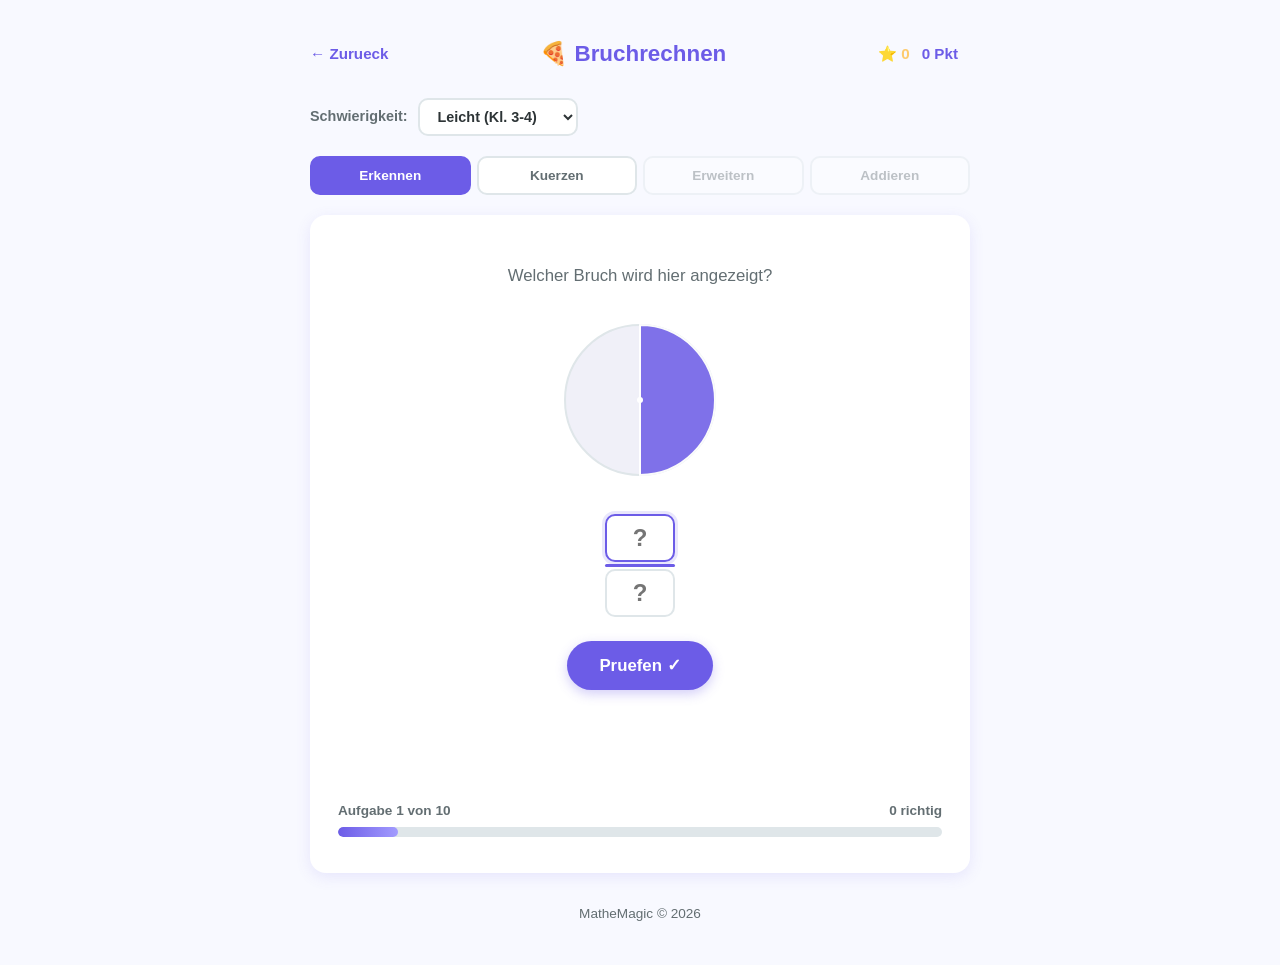
==== brueche.html @ aa041bd4 "Initial commit: MatheMagic — interaktive Bruch-Übungen für Kinder Startseite mit Themen-Hub + Bruchr" ====
<!DOCTYPE html>
<html lang="de">
<head>
    <meta charset="UTF-8">
    <meta name="viewport" content="width=device-width, initial-scale=1.0">
    <title>Bruchrechnen — MatheMagic</title>
    <link rel="icon" href="assets/favicon.svg" type="image/svg+xml">
    <link rel="stylesheet" href="css/style.css">
</head>
<body>
    <div class="container">
        <!-- Navigation -->
        <nav class="nav">
            <a href="index.html" class="nav-back">← Zurueck</a>
            <span class="nav-title">🍕 Bruchrechnen</span>
            <div class="nav-score">
                <span class="score-stars" id="starsDisplay">⭐ 0</span>
                <span class="score-points" id="pointsDisplay">0 Pkt</span>
                <span class="score-streak" id="streakDisplay"></span>
            </div>
        </nav>

        <!-- Schwierigkeitsgrad -->
        <div class="difficulty-bar">
            <span class="difficulty-label">Schwierigkeit:</span>
            <select class="difficulty-select" id="difficultySelect">
                <option value="easy">Leicht (Kl. 3-4)</option>
                <option value="medium">Mittel (Kl. 4-5)</option>
                <option value="hard">Schwer (Kl. 5-6)</option>
            </select>
        </div>

        <!-- Tabs -->
        <div class="tabs" id="modeTabs">
            <button class="tab active" data-mode="recognize">Erkennen</button>
            <button class="tab" data-mode="simplify">Kuerzen</button>
            <button class="tab" data-mode="expand">Erweitern</button>
            <button class="tab" data-mode="add">Addieren</button>
        </div>

        <!-- Hauptbereich -->
        <div class="card">
            <div class="task-area">
                <!-- Aufgabentext -->
                <p class="task-instruction" id="taskInstruction">Welcher Bruch wird hier angezeigt?</p>

                <!-- SVG Visualisierung -->
                <div class="svg-container" id="svgContainer"></div>

                <!-- Aufgabe + Eingabe -->
                <div class="task-fraction-display" id="taskDisplay">
                    <!-- Wird dynamisch befuellt -->
                </div>

                <!-- Pruefen Button -->
                <div class="actions">
                    <button class="btn btn-primary" id="checkBtn">Pruefen ✓</button>
                    <button class="btn btn-success" id="nextBtn" style="display:none;">Naechste →</button>
                </div>

                <!-- Feedback -->
                <div class="feedback" id="feedback"></div>
            </div>

            <!-- Fortschritt -->
            <div class="progress-bar-container">
                <div class="progress-info">
                    <span id="taskCounter">Aufgabe 1 von 10</span>
                    <span id="correctCounter">0 richtig</span>
                </div>
                <div class="progress-bar">
                    <div class="progress-fill" id="progressFill"></div>
                </div>
            </div>
        </div>

        <footer class="footer">
            MatheMagic &copy; 2026
        </footer>
    </div>

    <!-- Ergebnis-Overlay -->
    <div class="result-overlay" id="resultOverlay">
        <div class="result-card">
            <div class="result-emoji" id="resultEmoji">🎉</div>
            <h2 class="result-title" id="resultTitle">Super gemacht!</h2>
            <div class="result-stats">
                <div class="result-stat">
                    <div class="result-stat-value" id="resultCorrect">0</div>
                    <div class="result-stat-label">Richtig</div>
                </div>
                <div class="result-stat">
                    <div class="result-stat-value" id="resultWrong">0</div>
                    <div class="result-stat-label">Falsch</div>
                </div>
                <div class="result-stat">
                    <div class="result-stat-value" id="resultPoints">0</div>
                    <div class="result-stat-label">Punkte</div>
                </div>
            </div>
            <div class="result-stars" id="resultStars"></div>
            <p class="result-message" id="resultMessage">Weiter so!</p>
            <button class="btn btn-primary btn-block" id="restartBtn">Nochmal spielen 🔄</button>
        </div>
    </div>

    <script src="js/confetti.js"></script>
    <script src="js/brueche.js"></script>
</body>
</html>
---- css/style.css ----
/* ========================================
   MatheMagic — Globale Styles
   ======================================== */

:root {
    --primary: #6C5CE7;
    --primary-light: #a29bfe;
    --primary-dark: #5541d9;
    --success: #00B894;
    --success-light: #55efc4;
    --error: #FF6B6B;
    --error-light: #ff9f9f;
    --star: #FDCB6E;
    --star-light: #ffeaa7;
    --bg: #f8f9ff;
    --surface: #ffffff;
    --text: #2d3436;
    --text-light: #636e72;
    --border: #dfe6e9;
    --radius: 16px;
    --radius-sm: 10px;
    --shadow: 0 4px 15px rgba(108, 92, 231, 0.12);
    --shadow-lg: 0 8px 30px rgba(108, 92, 231, 0.18);
}

* {
    margin: 0;
    padding: 0;
    box-sizing: border-box;
}

body {
    font-family: -apple-system, BlinkMacSystemFont, "Segoe UI", Roboto, Helvetica, Arial, sans-serif;
    background: var(--bg);
    color: var(--text);
    min-height: 100vh;
    line-height: 1.6;
}

/* ========================================
   Layout
   ======================================== */

.container {
    max-width: 700px;
    margin: 0 auto;
    padding: 20px;
}

/* ========================================
   Header / Nav
   ======================================== */

.header {
    text-align: center;
    padding: 30px 0 20px;
}

.header-logo {
    font-size: 2.5rem;
    margin-bottom: 4px;
}

.header-title {
    font-size: 2rem;
    font-weight: 800;
    color: var(--primary);
    letter-spacing: -0.5px;
}

.header-subtitle {
    color: var(--text-light);
    font-size: 1.05rem;
    margin-top: 4px;
}

.nav {
    display: flex;
    align-items: center;
    justify-content: space-between;
    padding: 16px 0;
    margin-bottom: 10px;
}

.nav-back {
    display: flex;
    align-items: center;
    gap: 6px;
    text-decoration: none;
    color: var(--primary);
    font-weight: 600;
    font-size: 0.95rem;
    transition: opacity 0.2s;
}

.nav-back:hover {
    opacity: 0.7;
}

.nav-title {
    font-size: 1.4rem;
    font-weight: 700;
    color: var(--primary);
}

.nav-score {
    display: flex;
    align-items: center;
    gap: 12px;
    font-weight: 600;
    font-size: 0.95rem;
}

.score-points {
    color: var(--primary);
}

.score-streak {
    color: var(--error);
}

.score-stars {
    color: var(--star);
}

/* ========================================
   Cards
   ======================================== */

.card {
    background: var(--surface);
    border-radius: var(--radius);
    padding: 28px;
    box-shadow: var(--shadow);
    transition: transform 0.2s, box-shadow 0.2s;
}

.card-link {
    text-decoration: none;
    color: inherit;
    display: block;
}

.card-link .card:hover {
    transform: translateY(-4px);
    box-shadow: var(--shadow-lg);
}

.card-icon {
    font-size: 3rem;
    margin-bottom: 12px;
}

.card-title {
    font-size: 1.3rem;
    font-weight: 700;
    margin-bottom: 6px;
    color: var(--text);
}

.card-desc {
    color: var(--text-light);
    font-size: 0.95rem;
}

.card-badge {
    display: inline-block;
    margin-top: 12px;
    padding: 4px 12px;
    background: var(--primary-light);
    color: white;
    border-radius: 20px;
    font-size: 0.8rem;
    font-weight: 600;
}

.topics-grid {
    display: grid;
    grid-template-columns: repeat(auto-fill, minmax(280px, 1fr));
    gap: 20px;
    margin-top: 24px;
}

.topic-card-disabled {
    opacity: 0.45;
    pointer-events: none;
}

/* ========================================
   Tabs
   ======================================== */

.tabs {
    display: flex;
    gap: 6px;
    margin-bottom: 20px;
    flex-wrap: wrap;
}

.tab {
    flex: 1;
    min-width: 0;
    padding: 10px 8px;
    border: 2px solid var(--border);
    border-radius: var(--radius-sm);
    background: var(--surface);
    color: var(--text-light);
    font-weight: 600;
    font-size: 0.85rem;
    cursor: pointer;
    transition: all 0.2s;
    text-align: center;
    white-space: nowrap;
    overflow: hidden;
    text-overflow: ellipsis;
}

.tab:hover {
    border-color: var(--primary-light);
    color: var(--primary);
}

.tab.active {
    background: var(--primary);
    color: white;
    border-color: var(--primary);
}

.tab:disabled {
    opacity: 0.4;
    cursor: not-allowed;
}

/* ========================================
   Schwierigkeitsgrad
   ======================================== */

.difficulty-bar {
    display: flex;
    align-items: center;
    gap: 10px;
    margin-bottom: 20px;
}

.difficulty-label {
    font-weight: 600;
    font-size: 0.9rem;
    color: var(--text-light);
    white-space: nowrap;
}

.difficulty-select {
    padding: 8px 14px;
    border: 2px solid var(--border);
    border-radius: var(--radius-sm);
    font-size: 0.9rem;
    font-weight: 600;
    color: var(--text);
    background: var(--surface);
    cursor: pointer;
    transition: border-color 0.2s;
}

.difficulty-select:focus {
    outline: none;
    border-color: var(--primary);
}

/* ========================================
   Aufgabenbereich
   ======================================== */

.task-area {
    text-align: center;
    padding: 20px 0;
}

.task-instruction {
    font-size: 1.05rem;
    color: var(--text-light);
    margin-bottom: 20px;
    min-height: 1.6em;
}

.svg-container {
    margin: 0 auto 24px;
    width: 180px;
    height: 180px;
}

.svg-container svg {
    width: 100%;
    height: 100%;
}

.task-fraction-display {
    display: flex;
    align-items: center;
    justify-content: center;
    gap: 16px;
    margin-bottom: 24px;
    flex-wrap: wrap;
}

/* ========================================
   Bruch-Darstellung
   ======================================== */

.fraction {
    display: inline-flex;
    flex-direction: column;
    align-items: center;
    gap: 2px;
    font-size: 1.8rem;
    font-weight: 700;
    color: var(--text);
}

.fraction-num,
.fraction-den {
    line-height: 1.2;
    min-width: 40px;
    text-align: center;
}

.fraction-line {
    width: 100%;
    min-width: 40px;
    height: 3px;
    background: var(--text);
    border-radius: 2px;
}

.fraction-operator {
    font-size: 1.8rem;
    font-weight: 700;
    color: var(--text-light);
    align-self: center;
}

.fraction-equals {
    font-size: 1.8rem;
    font-weight: 700;
    color: var(--primary);
    align-self: center;
}

/* ========================================
   Bruch-Eingabe
   ======================================== */

.fraction-input {
    display: inline-flex;
    flex-direction: column;
    align-items: center;
    gap: 2px;
}

.fraction-input input {
    width: 70px;
    padding: 8px;
    text-align: center;
    font-size: 1.5rem;
    font-weight: 700;
    border: 2px solid var(--border);
    border-radius: var(--radius-sm);
    color: var(--text);
    background: var(--surface);
    transition: border-color 0.2s, box-shadow 0.2s;
    -moz-appearance: textfield;
}

.fraction-input input::-webkit-outer-spin-button,
.fraction-input input::-webkit-inner-spin-button {
    -webkit-appearance: none;
    margin: 0;
}

.fraction-input input:focus {
    outline: none;
    border-color: var(--primary);
    box-shadow: 0 0 0 3px rgba(108, 92, 231, 0.15);
}

.fraction-input .fraction-line {
    background: var(--primary);
}

/* ========================================
   Buttons
   ======================================== */

.btn {
    display: inline-flex;
    align-items: center;
    justify-content: center;
    gap: 8px;
    padding: 14px 32px;
    border: none;
    border-radius: 50px;
    font-size: 1.05rem;
    font-weight: 700;
    cursor: pointer;
    transition: all 0.2s;
}

.btn-primary {
    background: var(--primary);
    color: white;
    box-shadow: 0 4px 12px rgba(108, 92, 231, 0.3);
}

.btn-primary:hover {
    background: var(--primary-dark);
    transform: translateY(-2px);
    box-shadow: 0 6px 20px rgba(108, 92, 231, 0.4);
}

.btn-primary:active {
    transform: translateY(0);
}

.btn-primary:disabled {
    opacity: 0.5;
    cursor: not-allowed;
    transform: none;
}

.btn-success {
    background: var(--success);
    color: white;
    box-shadow: 0 4px 12px rgba(0, 184, 148, 0.3);
}

.btn-success:hover {
    background: #00a383;
    transform: translateY(-2px);
}

.btn-block {
    width: 100%;
}

.actions {
    margin-top: 24px;
    display: flex;
    justify-content: center;
    gap: 12px;
}

/* ========================================
   Fortschrittsbalken
   ======================================== */

.progress-bar-container {
    margin: 24px 0 8px;
}

.progress-info {
    display: flex;
    justify-content: space-between;
    font-size: 0.85rem;
    color: var(--text-light);
    font-weight: 600;
    margin-bottom: 6px;
}

.progress-bar {
    width: 100%;
    height: 10px;
    background: var(--border);
    border-radius: 5px;
    overflow: hidden;
}

.progress-fill {
    height: 100%;
    background: linear-gradient(90deg, var(--primary), var(--primary-light));
    border-radius: 5px;
    transition: width 0.4s ease;
    width: 0%;
}

/* ========================================
   Feedback
   ======================================== */

.feedback {
    margin-top: 16px;
    padding: 14px 20px;
    border-radius: var(--radius-sm);
    font-weight: 600;
    font-size: 1rem;
    opacity: 0;
    transition: opacity 0.3s;
    min-height: 50px;
    display: flex;
    align-items: center;
    justify-content: center;
    gap: 8px;
}

.feedback.show {
    opacity: 1;
}

.feedback.correct {
    background: rgba(0, 184, 148, 0.12);
    color: var(--success);
    border: 2px solid var(--success);
}

.feedback.wrong {
    background: rgba(255, 107, 107, 0.12);
    color: var(--error);
    border: 2px solid var(--error);
}

/* ========================================
   Ergebnis-Overlay
   ======================================== */

.result-overlay {
    display: none;
    position: fixed;
    inset: 0;
    background: rgba(0, 0, 0, 0.5);
    z-index: 100;
    align-items: center;
    justify-content: center;
    padding: 20px;
    animation: fade-in 0.3s ease;
}

.result-overlay.show {
    display: flex;
}

.result-card {
    background: var(--surface);
    border-radius: var(--radius);
    padding: 36px;
    max-width: 420px;
    width: 100%;
    text-align: center;
    box-shadow: var(--shadow-lg);
    animation: scale-in 0.3s ease;
}

.result-emoji {
    font-size: 4rem;
    margin-bottom: 12px;
}

.result-title {
    font-size: 1.5rem;
    font-weight: 800;
    color: var(--primary);
    margin-bottom: 16px;
}

.result-stats {
    display: flex;
    justify-content: center;
    gap: 24px;
    margin-bottom: 20px;
}

.result-stat {
    text-align: center;
}

.result-stat-value {
    font-size: 2rem;
    font-weight: 800;
    color: var(--primary);
}

.result-stat-label {
    font-size: 0.8rem;
    color: var(--text-light);
    font-weight: 600;
}

.result-stars {
    font-size: 2rem;
    margin-bottom: 20px;
    letter-spacing: 4px;
}

.result-message {
    color: var(--text-light);
    font-size: 0.95rem;
    margin-bottom: 24px;
}

/* ========================================
   Animationen
   ======================================== */

@keyframes fade-in {
    from { opacity: 0; }
    to { opacity: 1; }
}

@keyframes scale-in {
    from { opacity: 0; transform: scale(0.9); }
    to { opacity: 1; transform: scale(1); }
}

@keyframes shake {
    0%, 100% { transform: translateX(0); }
    20% { transform: translateX(-8px); }
    40% { transform: translateX(8px); }
    60% { transform: translateX(-6px); }
    80% { transform: translateX(6px); }
}

.shake {
    animation: shake 0.4s ease;
}

@keyframes glow-green {
    0% { box-shadow: 0 0 0 0 rgba(0, 184, 148, 0.4); }
    50% { box-shadow: 0 0 0 12px rgba(0, 184, 148, 0); }
    100% { box-shadow: 0 0 0 0 rgba(0, 184, 148, 0); }
}

.glow-success {
    animation: glow-green 0.6s ease;
}

@keyframes confetti-fall {
    0% {
        opacity: 1;
        transform: translateY(0) translateX(0) rotate(0deg) scale(1);
    }
    100% {
        opacity: 0;
        transform: translateY(400px) translateX(var(--drift, 0px)) rotate(720deg) scale(0.3);
    }
}

.confetti-particle {
    position: fixed;
    width: 10px;
    height: 10px;
    border-radius: 2px;
    z-index: 200;
    pointer-events: none;
    animation: confetti-fall 1.5s ease-out forwards;
}

/* ========================================
   Footer
   ======================================== */

.footer {
    text-align: center;
    padding: 30px 0 20px;
    color: var(--text-light);
    font-size: 0.85rem;
}

/* ========================================
   Responsive
   ======================================== */

@media (max-width: 500px) {
    .container {
        padding: 14px;
    }

    .header-title {
        font-size: 1.6rem;
    }

    .nav-title {
        font-size: 1.1rem;
    }

    .tab {
        font-size: 0.78rem;
        padding: 8px 6px;
    }

    .fraction {
        font-size: 1.4rem;
    }

    .fraction-input input {
        width: 55px;
        font-size: 1.2rem;
    }

    .svg-container {
        width: 140px;
        height: 140px;
    }

    .result-stats {
        gap: 16px;
    }

    .result-stat-value {
        font-size: 1.5rem;
    }
}
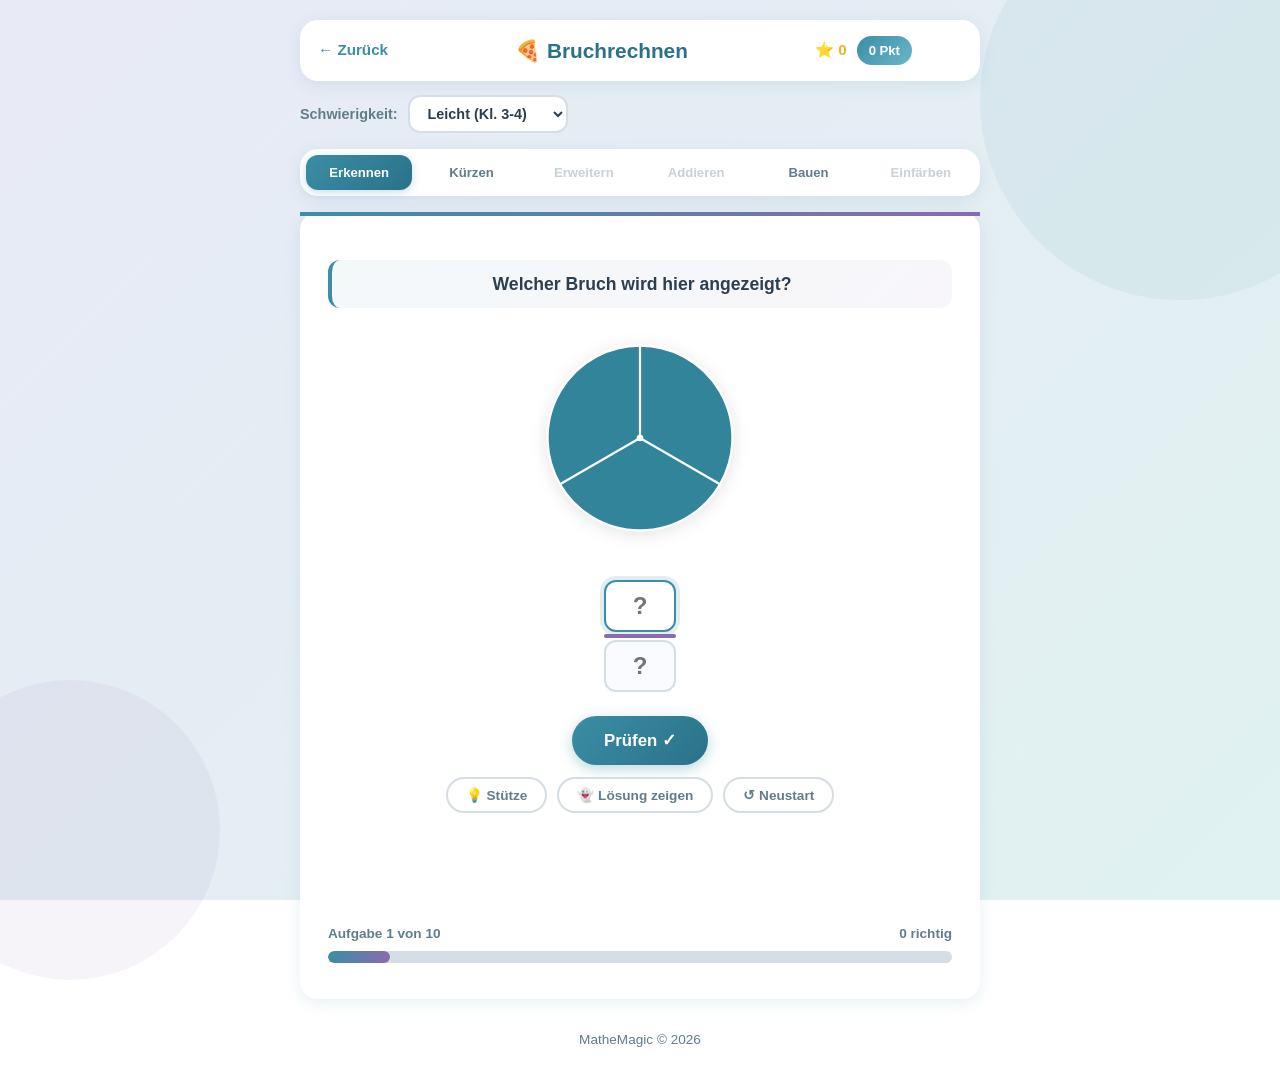
==== commit cecfdc8c: "Add exam-relevant exercise types: dot grids, rectangles, X-von-Y, paint mode - Erkennen: 3 visual ty" ====
--- a/brueche.html
+++ b/brueche.html
@@ -11,7 +11,7 @@
     <div class="container">
         <!-- Navigation -->
         <nav class="nav">
-            <a href="index.html" class="nav-back">← Zurueck</a>
+            <a href="index.html" class="nav-back">← Zurück</a>
             <span class="nav-title">🍕 Bruchrechnen</span>
             <div class="nav-score">
                 <span class="score-stars" id="starsDisplay">⭐ 0</span>
@@ -33,9 +33,11 @@
         <!-- Tabs -->
         <div class="tabs" id="modeTabs">
             <button class="tab active" data-mode="recognize">Erkennen</button>
-            <button class="tab" data-mode="simplify">Kuerzen</button>
+            <button class="tab" data-mode="simplify">Kürzen</button>
             <button class="tab" data-mode="expand">Erweitern</button>
             <button class="tab" data-mode="add">Addieren</button>
+            <button class="tab" data-mode="build">Bauen</button>
+            <button class="tab" data-mode="paint">Einfärben</button>
         </div>
 
         <!-- Hauptbereich -->
@@ -44,19 +46,68 @@
                 <!-- Aufgabentext -->
                 <p class="task-instruction" id="taskInstruction">Welcher Bruch wird hier angezeigt?</p>
 
-                <!-- SVG Visualisierung -->
+                <!-- SVG Visualisierung (für Erkennen/Kürzen/Erweitern/Addieren) -->
                 <div class="svg-container" id="svgContainer"></div>
 
-                <!-- Aufgabe + Eingabe -->
-                <div class="task-fraction-display" id="taskDisplay">
-                    <!-- Wird dynamisch befuellt -->
+                <!-- Standard Aufgabe + Eingabe -->
+                <div class="task-fraction-display" id="taskDisplay"></div>
+
+                <!-- Build-Modus Bereich -->
+                <div class="build-area" id="buildArea">
+                    <div class="build-layout">
+                        <!-- Drop Zone -->
+                        <div class="drop-zone" id="dropZone">
+                            <svg viewBox="0 0 200 200" id="buildSVG"></svg>
+                            <div class="drop-zone-label" id="dropLabel">Klicke auf Bruchstücke oder ziehe sie hierher!</div>
+                            <div class="ghost-circle" id="ghostCircle">
+                                <svg viewBox="0 0 200 200" id="ghostSVG"></svg>
+                            </div>
+                        </div>
+
+                        <!-- Hinzugefügte Stücke -->
+                        <div class="build-added" id="buildAdded"></div>
+
+                        <!-- Summe Anzeige -->
+                        <div class="build-sum" id="buildSum"></div>
+
+                        <!-- Bruchstücke Palette -->
+                        <div class="pieces-palette" id="piecesPalette"></div>
+
+                        <!-- Antwort-Eingabe -->
+                        <div class="build-answer" id="buildAnswer">
+                            <span class="build-answer-label">Ergebnis =</span>
+                            <div class="fraction-input">
+                                <input type="number" id="buildNum" placeholder="?" autocomplete="off">
+                                <span class="fraction-line"></span>
+                                <input type="number" id="buildDen" placeholder="?" autocomplete="off">
+                            </div>
+                        </div>
+                    </div>
                 </div>
 
-                <!-- Pruefen Button -->
+                <!-- Einfärben-Modus Bereich -->
+                <div class="paint-area" id="paintArea">
+                    <div class="paint-layout">
+                        <div class="paint-grid-container" id="paintGrid"></div>
+                        <div class="paint-counter" id="paintCounter">0 von 0 eingefärbt</div>
+                    </div>
+                </div>
+
+                <!-- Aktionsbuttons -->
                 <div class="actions">
-                    <button class="btn btn-primary" id="checkBtn">Pruefen ✓</button>
-                    <button class="btn btn-success" id="nextBtn" style="display:none;">Naechste →</button>
+                    <button class="btn btn-primary" id="checkBtn">Prüfen ✓</button>
+                    <button class="btn btn-success" id="nextBtn" style="display:none;">Nächste →</button>
                 </div>
+
+                <!-- Stütze + Ghost + Reset Buttons -->
+                <div class="support-buttons">
+                    <button class="btn btn-small btn-outline" id="hintBtn">💡 Stütze</button>
+                    <button class="btn btn-small btn-outline" id="ghostBtn">👻 Lösung zeigen</button>
+                    <button class="btn btn-small btn-reset" id="resetBtn">↺ Neustart</button>
+                </div>
+
+                <!-- Stütze Anzeige -->
+                <div class="hint-box" id="hintBox"></div>
 
                 <!-- Feedback -->
                 <div class="feedback" id="feedback"></div>
--- a/css/style.css
+++ b/css/style.css
@@ -1,26 +1,33 @@
 /* ========================================
-   MatheMagic — Globale Styles
+   MatheMagic — Kinderfreundliches Design
    ======================================== */
 
 :root {
-    --primary: #6C5CE7;
-    --primary-light: #a29bfe;
-    --primary-dark: #5541d9;
-    --success: #00B894;
-    --success-light: #55efc4;
-    --error: #FF6B6B;
-    --error-light: #ff9f9f;
-    --star: #FDCB6E;
-    --star-light: #ffeaa7;
-    --bg: #f8f9ff;
+    --primary: #3B8EA5;
+    --primary-light: #6BB5CC;
+    --primary-dark: #2A7189;
+    --secondary: #8B6AAF;
+    --secondary-light: #B89DD4;
+    --success: #4CAF82;
+    --success-light: #7DD4A8;
+    --success-bg: rgba(76, 175, 130, 0.12);
+    --error: #E07A6A;
+    --error-light: #F0A89E;
+    --error-bg: rgba(224, 122, 106, 0.12);
+    --star: #F0B429;
+    --star-light: #FFD66B;
+    --bg-start: #E8EAF6;
+    --bg-end: #E0F2F1;
     --surface: #ffffff;
-    --text: #2d3436;
-    --text-light: #636e72;
-    --border: #dfe6e9;
-    --radius: 16px;
-    --radius-sm: 10px;
-    --shadow: 0 4px 15px rgba(108, 92, 231, 0.12);
-    --shadow-lg: 0 8px 30px rgba(108, 92, 231, 0.18);
+    --surface-warm: #FAFBFF;
+    --text: #2C3E50;
+    --text-light: #607D8B;
+    --border: #D5DDE5;
+    --radius: 18px;
+    --radius-sm: 12px;
+    --shadow: 0 4px 16px rgba(59, 142, 165, 0.12);
+    --shadow-lg: 0 8px 32px rgba(59, 142, 165, 0.18);
+    --shadow-color: 0 4px 16px rgba(139, 106, 175, 0.15);
 }
 
 * {
@@ -31,10 +38,47 @@
 
 body {
     font-family: -apple-system, BlinkMacSystemFont, "Segoe UI", Roboto, Helvetica, Arial, sans-serif;
-    background: var(--bg);
+    background: linear-gradient(135deg, var(--bg-start) 0%, var(--bg-end) 100%);
+    background-attachment: fixed;
     color: var(--text);
     min-height: 100vh;
     line-height: 1.6;
+    position: relative;
+    overflow-x: hidden;
+}
+
+/* Dekorative Hintergrund-Elemente */
+body::before,
+body::after {
+    content: '';
+    position: fixed;
+    border-radius: 50%;
+    opacity: 0.07;
+    pointer-events: none;
+    z-index: 0;
+}
+
+body::before {
+    width: 400px;
+    height: 400px;
+    background: var(--primary);
+    top: -100px;
+    right: -100px;
+    animation: float-slow 20s ease-in-out infinite;
+}
+
+body::after {
+    width: 300px;
+    height: 300px;
+    background: var(--secondary);
+    bottom: -80px;
+    left: -80px;
+    animation: float-slow 25s ease-in-out infinite reverse;
+}
+
+@keyframes float-slow {
+    0%, 100% { transform: translate(0, 0) scale(1); }
+    50% { transform: translate(30px, 20px) scale(1.05); }
 }
 
 /* ========================================
@@ -42,9 +86,11 @@
    ======================================== */
 
 .container {
-    max-width: 700px;
+    max-width: 720px;
     margin: 0 auto;
     padding: 20px;
+    position: relative;
+    z-index: 1;
 }
 
 /* ========================================
@@ -57,14 +103,18 @@
 }
 
 .header-logo {
-    font-size: 2.5rem;
+    font-size: 2.8rem;
     margin-bottom: 4px;
+    animation: bounce-in 0.6s ease;
 }
 
 .header-title {
-    font-size: 2rem;
+    font-size: 2.2rem;
     font-weight: 800;
-    color: var(--primary);
+    background: linear-gradient(135deg, var(--primary), var(--secondary));
+    -webkit-background-clip: text;
+    -webkit-text-fill-color: transparent;
+    background-clip: text;
     letter-spacing: -0.5px;
 }
 
@@ -78,8 +128,11 @@
     display: flex;
     align-items: center;
     justify-content: space-between;
-    padding: 16px 0;
-    margin-bottom: 10px;
+    padding: 14px 18px;
+    margin-bottom: 14px;
+    background: var(--surface);
+    border-radius: var(--radius);
+    box-shadow: var(--shadow);
 }
 
 .nav-back {
@@ -98,29 +151,37 @@
 }
 
 .nav-title {
-    font-size: 1.4rem;
-    font-weight: 700;
-    color: var(--primary);
+    font-size: 1.3rem;
+    font-weight: 700;
+    color: var(--primary-dark);
 }
 
 .nav-score {
     display: flex;
     align-items: center;
-    gap: 12px;
-    font-weight: 600;
-    font-size: 0.95rem;
+    gap: 10px;
+    font-weight: 700;
+    font-size: 0.9rem;
 }
 
 .score-points {
-    color: var(--primary);
+    background: linear-gradient(135deg, var(--primary), var(--primary-light));
+    color: white;
+    padding: 4px 12px;
+    border-radius: 20px;
+    font-size: 0.82rem;
 }
 
 .score-streak {
     color: var(--error);
+    font-size: 0.95rem;
+    min-width: 40px;
+    text-align: center;
 }
 
 .score-stars {
     color: var(--star);
+    font-size: 0.95rem;
 }
 
 /* ========================================
@@ -132,6 +193,8 @@
     border-radius: var(--radius);
     padding: 28px;
     box-shadow: var(--shadow);
+    border-top: 4px solid;
+    border-image: linear-gradient(90deg, var(--primary), var(--secondary)) 1;
     transition: transform 0.2s, box-shadow 0.2s;
 }
 
@@ -141,6 +204,29 @@
     display: block;
 }
 
+.card-link .card {
+    border-image: none;
+    border-top: 4px solid var(--primary-light);
+    position: relative;
+    overflow: hidden;
+}
+
+.card-link .card::after {
+    content: '';
+    position: absolute;
+    top: 0;
+    left: 0;
+    right: 0;
+    height: 4px;
+    background: linear-gradient(90deg, var(--primary), var(--secondary));
+    transform: scaleX(0);
+    transition: transform 0.3s ease;
+}
+
+.card-link .card:hover::after {
+    transform: scaleX(1);
+}
+
 .card-link .card:hover {
     transform: translateY(-4px);
     box-shadow: var(--shadow-lg);
@@ -166,8 +252,8 @@
 .card-badge {
     display: inline-block;
     margin-top: 12px;
-    padding: 4px 12px;
-    background: var(--primary-light);
+    padding: 4px 14px;
+    background: linear-gradient(135deg, var(--primary), var(--primary-light));
     color: white;
     border-radius: 20px;
     font-size: 0.8rem;
@@ -193,41 +279,46 @@
 .tabs {
     display: flex;
     gap: 6px;
-    margin-bottom: 20px;
+    margin-bottom: 16px;
     flex-wrap: wrap;
+    background: var(--surface);
+    padding: 6px;
+    border-radius: var(--radius);
+    box-shadow: var(--shadow);
 }
 
 .tab {
     flex: 1;
     min-width: 0;
     padding: 10px 8px;
-    border: 2px solid var(--border);
+    border: none;
     border-radius: var(--radius-sm);
-    background: var(--surface);
+    background: transparent;
     color: var(--text-light);
     font-weight: 600;
-    font-size: 0.85rem;
+    font-size: 0.82rem;
     cursor: pointer;
-    transition: all 0.2s;
+    transition: all 0.25s ease;
     text-align: center;
     white-space: nowrap;
     overflow: hidden;
     text-overflow: ellipsis;
+    position: relative;
 }
 
 .tab:hover {
-    border-color: var(--primary-light);
+    background: rgba(59, 142, 165, 0.08);
     color: var(--primary);
 }
 
 .tab.active {
-    background: var(--primary);
+    background: linear-gradient(135deg, var(--primary), var(--primary-dark));
     color: white;
-    border-color: var(--primary);
+    box-shadow: 0 2px 8px rgba(59, 142, 165, 0.3);
 }
 
 .tab:disabled {
-    opacity: 0.4;
+    opacity: 0.35;
     cursor: not-allowed;
 }
 
@@ -239,7 +330,7 @@
     display: flex;
     align-items: center;
     gap: 10px;
-    margin-bottom: 20px;
+    margin-bottom: 16px;
 }
 
 .difficulty-label {
@@ -272,25 +363,34 @@
 
 .task-area {
     text-align: center;
-    padding: 20px 0;
+    padding: 16px 0;
 }
 
 .task-instruction {
-    font-size: 1.05rem;
-    color: var(--text-light);
+    font-size: 1.1rem;
+    color: var(--text);
+    font-weight: 600;
     margin-bottom: 20px;
     min-height: 1.6em;
+    padding: 10px 16px;
+    background: linear-gradient(135deg, rgba(59, 142, 165, 0.06), rgba(139, 106, 175, 0.06));
+    border-radius: var(--radius-sm);
+    border-left: 4px solid var(--primary);
 }
 
 .svg-container {
     margin: 0 auto 24px;
-    width: 180px;
-    height: 180px;
+    max-width: 300px;
+    animation: fade-in 0.4s ease;
+    display: flex;
+    justify-content: center;
 }
 
 .svg-container svg {
     width: 100%;
-    height: 100%;
+    height: auto;
+    max-height: 220px;
+    filter: drop-shadow(0 3px 8px rgba(0,0,0,0.1));
 }
 
 .task-fraction-display {
@@ -300,6 +400,7 @@
     gap: 16px;
     margin-bottom: 24px;
     flex-wrap: wrap;
+    animation: fade-in 0.3s ease;
 }
 
 /* ========================================
@@ -314,6 +415,10 @@
     font-size: 1.8rem;
     font-weight: 700;
     color: var(--text);
+    padding: 6px 10px;
+    background: var(--surface-warm);
+    border-radius: var(--radius-sm);
+    border: 2px solid var(--border);
 }
 
 .fraction-num,
@@ -327,7 +432,7 @@
     width: 100%;
     min-width: 40px;
     height: 3px;
-    background: var(--text);
+    background: var(--primary);
     border-radius: 2px;
 }
 
@@ -341,7 +446,7 @@
 .fraction-equals {
     font-size: 1.8rem;
     font-weight: 700;
-    color: var(--primary);
+    color: var(--secondary);
     align-self: center;
 }
 
@@ -357,16 +462,16 @@
 }
 
 .fraction-input input {
-    width: 70px;
-    padding: 8px;
+    width: 72px;
+    padding: 10px;
     text-align: center;
     font-size: 1.5rem;
     font-weight: 700;
     border: 2px solid var(--border);
     border-radius: var(--radius-sm);
     color: var(--text);
-    background: var(--surface);
-    transition: border-color 0.2s, box-shadow 0.2s;
+    background: var(--surface-warm);
+    transition: all 0.25s ease;
     -moz-appearance: textfield;
 }
 
@@ -379,11 +484,175 @@
 .fraction-input input:focus {
     outline: none;
     border-color: var(--primary);
-    box-shadow: 0 0 0 3px rgba(108, 92, 231, 0.15);
+    box-shadow: 0 0 0 4px rgba(59, 142, 165, 0.15);
+    background: white;
 }
 
 .fraction-input .fraction-line {
-    background: var(--primary);
+    background: var(--secondary);
+    height: 4px;
+}
+
+/* ========================================
+   Schrittweises Kürzen
+   ======================================== */
+
+.simplify-area {
+    animation: fade-in 0.3s ease;
+}
+
+.simplify-chain {
+    display: flex;
+    align-items: center;
+    justify-content: center;
+    gap: 6px;
+    flex-wrap: wrap;
+    margin-bottom: 20px;
+    padding: 14px;
+    background: var(--surface-warm);
+    border-radius: var(--radius-sm);
+    border: 2px solid var(--border);
+    min-height: 72px;
+}
+
+.simplify-step {
+    display: inline-flex;
+    flex-direction: column;
+    align-items: center;
+    gap: 1px;
+    font-size: 1.3rem;
+    font-weight: 700;
+    padding: 6px 10px;
+    border-radius: 8px;
+    background: white;
+    border: 2px solid var(--border);
+    transition: all 0.3s ease;
+}
+
+.simplify-step .s-line {
+    width: 100%;
+    height: 2px;
+    background: var(--text);
+    border-radius: 1px;
+}
+
+.simplify-step.current {
+    border-color: var(--primary);
+    background: rgba(59, 142, 165, 0.06);
+    box-shadow: 0 2px 8px rgba(59, 142, 165, 0.15);
+    animation: pop-in 0.3s ease;
+}
+
+.simplify-step.done {
+    opacity: 0.55;
+    border-color: var(--success-light);
+    font-size: 1.1rem;
+    padding: 4px 8px;
+}
+
+.simplify-step.final {
+    border-color: var(--success);
+    background: var(--success-bg);
+    color: var(--success);
+    animation: pop-in 0.3s ease;
+}
+
+.simplify-arrow {
+    display: flex;
+    flex-direction: column;
+    align-items: center;
+    line-height: 1;
+}
+
+.simplify-arrow-div {
+    font-size: 0.7rem;
+    font-weight: 700;
+    color: var(--secondary);
+}
+
+.simplify-arrow-sym {
+    font-size: 1rem;
+    color: var(--text-light);
+}
+
+.divisor-area {
+    display: flex;
+    align-items: center;
+    justify-content: center;
+    gap: 12px;
+    margin-bottom: 10px;
+}
+
+.divisor-prompt {
+    font-weight: 600;
+    color: var(--text);
+    font-size: 0.95rem;
+}
+
+.divisor-input {
+    width: 64px;
+    padding: 10px;
+    text-align: center;
+    font-size: 1.4rem;
+    font-weight: 700;
+    border: 3px solid var(--secondary);
+    border-radius: var(--radius-sm);
+    color: var(--text);
+    background: white;
+    transition: all 0.2s;
+    -moz-appearance: textfield;
+}
+
+.divisor-input::-webkit-outer-spin-button,
+.divisor-input::-webkit-inner-spin-button {
+    -webkit-appearance: none;
+    margin: 0;
+}
+
+.divisor-input:focus {
+    outline: none;
+    box-shadow: 0 0 0 4px rgba(139, 106, 175, 0.18);
+}
+
+.simplify-complete-msg {
+    font-size: 1.05rem;
+    font-weight: 700;
+    color: var(--success);
+    padding: 8px 16px;
+    background: var(--success-bg);
+    border-radius: var(--radius-sm);
+    animation: pop-in 0.3s ease;
+}
+
+.simplify-error-msg {
+    font-size: 0.88rem;
+    font-weight: 600;
+    color: var(--error);
+    min-height: 1.3em;
+    margin-top: 6px;
+    transition: opacity 0.3s;
+}
+
+.step-label {
+    font-size: 0.78rem;
+    font-weight: 700;
+    color: var(--primary);
+    text-transform: uppercase;
+    letter-spacing: 0.5px;
+    margin-bottom: 6px;
+}
+
+/* Kontext-Text (X von Y sind grau, Massstab) */
+.task-context-text {
+    font-size: 1.1rem;
+    font-weight: 700;
+    color: var(--secondary);
+    margin-bottom: 14px;
+    padding: 10px 16px;
+    background: rgba(139, 106, 175, 0.08);
+    border-radius: var(--radius-sm);
+    border-left: 4px solid var(--secondary);
+    text-align: center;
 }
 
 /* ========================================
@@ -401,19 +670,20 @@
     font-size: 1.05rem;
     font-weight: 700;
     cursor: pointer;
-    transition: all 0.2s;
+    transition: all 0.25s ease;
+    position: relative;
+    overflow: hidden;
 }
 
 .btn-primary {
-    background: var(--primary);
+    background: linear-gradient(135deg, var(--primary), var(--primary-dark));
     color: white;
-    box-shadow: 0 4px 12px rgba(108, 92, 231, 0.3);
+    box-shadow: 0 4px 14px rgba(59, 142, 165, 0.35);
 }
 
 .btn-primary:hover {
-    background: var(--primary-dark);
     transform: translateY(-2px);
-    box-shadow: 0 6px 20px rgba(108, 92, 231, 0.4);
+    box-shadow: 0 6px 20px rgba(59, 142, 165, 0.45);
 }
 
 .btn-primary:active {
@@ -427,14 +697,48 @@
 }
 
 .btn-success {
-    background: var(--success);
+    background: linear-gradient(135deg, var(--success), #3d9a6e);
     color: white;
-    box-shadow: 0 4px 12px rgba(0, 184, 148, 0.3);
+    box-shadow: 0 4px 14px rgba(76, 175, 130, 0.35);
 }
 
 .btn-success:hover {
-    background: #00a383;
     transform: translateY(-2px);
+    box-shadow: 0 6px 20px rgba(76, 175, 130, 0.45);
+}
+
+.btn-small {
+    padding: 8px 18px;
+    font-size: 0.85rem;
+}
+
+.btn-outline {
+    background: var(--surface);
+    color: var(--text-light);
+    border: 2px solid var(--border);
+    box-shadow: none;
+}
+
+.btn-outline:hover {
+    border-color: var(--primary-light);
+    color: var(--primary);
+    background: rgba(59, 142, 165, 0.05);
+    transform: translateY(-1px);
+}
+
+.btn-reset {
+    background: var(--surface);
+    color: var(--text-light);
+    border: 2px solid var(--border);
+    box-shadow: none;
+    font-size: 0.85rem;
+    padding: 8px 18px;
+}
+
+.btn-reset:hover {
+    border-color: var(--error-light);
+    color: var(--error);
+    background: var(--error-bg);
 }
 
 .btn-block {
@@ -446,6 +750,291 @@
     display: flex;
     justify-content: center;
     gap: 12px;
+    flex-wrap: wrap;
+}
+
+.support-buttons {
+    display: flex;
+    justify-content: center;
+    gap: 10px;
+    margin-top: 12px;
+}
+
+/* ========================================
+   Stütze / Hint Box
+   ======================================== */
+
+.hint-box {
+    margin-top: 12px;
+    padding: 14px 18px;
+    background: linear-gradient(135deg, rgba(240, 180, 41, 0.1), rgba(255, 214, 107, 0.1));
+    border: 2px solid var(--star);
+    border-radius: var(--radius-sm);
+    color: #7a5f12;
+    font-weight: 600;
+    font-size: 0.92rem;
+    display: none;
+    animation: slide-down 0.3s ease;
+}
+
+.hint-box.show {
+    display: block;
+}
+
+@keyframes slide-down {
+    from { opacity: 0; transform: translateY(-8px); }
+    to { opacity: 1; transform: translateY(0); }
+}
+
+/* ========================================
+   Ghost-Lösung
+   ======================================== */
+
+.ghost-answer {
+    opacity: 0.35;
+    pointer-events: none;
+    transition: opacity 1.5s ease;
+    color: var(--secondary) !important;
+}
+
+.ghost-answer.fade-out {
+    opacity: 0;
+}
+
+/* ========================================
+   Build-Modus (Zusammensetzen)
+   ======================================== */
+
+.build-area {
+    display: none;
+}
+
+.build-area.active {
+    display: block;
+    animation: fade-in 0.3s ease;
+}
+
+.build-layout {
+    display: flex;
+    flex-direction: column;
+    align-items: center;
+    gap: 18px;
+}
+
+.drop-zone {
+    position: relative;
+    width: 200px;
+    height: 200px;
+    border-radius: 50%;
+    border: 3px dashed var(--primary-light);
+    background: var(--surface-warm);
+    transition: all 0.25s ease;
+    cursor: default;
+}
+
+.drop-zone.drag-over {
+    border-color: var(--primary);
+    background: rgba(59, 142, 165, 0.08);
+    border-style: solid;
+    transform: scale(1.03);
+    box-shadow: 0 0 20px rgba(59, 142, 165, 0.2);
+}
+
+.drop-zone svg {
+    width: 100%;
+    height: 100%;
+    filter: drop-shadow(0 2px 6px rgba(0,0,0,0.08));
+}
+
+.drop-zone-label {
+    position: absolute;
+    inset: 0;
+    display: flex;
+    align-items: center;
+    justify-content: center;
+    color: var(--text-light);
+    font-size: 0.82rem;
+    font-weight: 600;
+    text-align: center;
+    padding: 30px;
+    pointer-events: none;
+}
+
+.drop-zone-label.hidden {
+    display: none;
+}
+
+.ghost-circle {
+    position: absolute;
+    inset: 0;
+    opacity: 0;
+    transition: opacity 0.5s ease;
+    pointer-events: none;
+    border-radius: 50%;
+    overflow: hidden;
+}
+
+.ghost-circle.show {
+    opacity: 0.3;
+}
+
+.build-added {
+    display: flex;
+    flex-wrap: wrap;
+    justify-content: center;
+    gap: 8px;
+    min-height: 36px;
+}
+
+.piece-chip {
+    display: inline-flex;
+    align-items: center;
+    gap: 6px;
+    padding: 6px 12px;
+    background: rgba(59, 142, 165, 0.08);
+    border: 2px solid var(--primary-light);
+    border-radius: 20px;
+    font-weight: 700;
+    font-size: 0.88rem;
+    color: var(--primary-dark);
+    animation: pop-in 0.25s ease;
+}
+
+.piece-chip-remove {
+    background: none;
+    border: none;
+    color: var(--error);
+    font-size: 1.1rem;
+    cursor: pointer;
+    padding: 0 2px;
+    line-height: 1;
+    font-weight: 700;
+    transition: transform 0.2s;
+}
+
+.piece-chip-remove:hover {
+    transform: scale(1.3);
+}
+
+.pieces-palette {
+    display: grid;
+    grid-template-columns: repeat(4, 1fr);
+    gap: 10px;
+    width: 100%;
+    max-width: 400px;
+}
+
+.piece-tile {
+    display: flex;
+    flex-direction: column;
+    align-items: center;
+    gap: 4px;
+    padding: 10px 6px;
+    background: var(--surface);
+    border: 2px solid var(--border);
+    border-radius: var(--radius-sm);
+    cursor: grab;
+    transition: all 0.2s ease;
+    user-select: none;
+    -webkit-user-select: none;
+}
+
+.piece-tile:hover {
+    border-color: var(--primary);
+    transform: translateY(-3px);
+    box-shadow: var(--shadow);
+}
+
+.piece-tile:active {
+    cursor: grabbing;
+    transform: scale(0.95);
+}
+
+.piece-tile.dragging {
+    opacity: 0.5;
+}
+
+.piece-tile-svg {
+    width: 44px;
+    height: 44px;
+}
+
+.piece-tile-label {
+    font-weight: 700;
+    font-size: 0.85rem;
+    color: var(--text);
+}
+
+.build-sum {
+    font-size: 1rem;
+    font-weight: 600;
+    color: var(--text-light);
+    min-height: 1.4em;
+    padding: 4px 14px;
+    border-radius: 20px;
+}
+
+.build-sum strong {
+    color: var(--primary);
+}
+
+.build-answer {
+    display: flex;
+    align-items: center;
+    justify-content: center;
+    gap: 12px;
+    margin-top: 4px;
+}
+
+.build-answer-label {
+    font-weight: 600;
+    font-size: 1rem;
+    color: var(--text-light);
+}
+
+/* ========================================
+   Einfärben-Modus (Paint)
+   ======================================== */
+
+.paint-area {
+    display: none;
+}
+
+.paint-area.active {
+    display: block;
+    animation: fade-in 0.3s ease;
+}
+
+.paint-layout {
+    display: flex;
+    flex-direction: column;
+    align-items: center;
+    gap: 14px;
+}
+
+.paint-grid-container {
+    max-width: 340px;
+    width: 100%;
+    border-radius: var(--radius-sm);
+    padding: 12px;
+    background: var(--surface-warm);
+    border: 2px solid var(--border);
+}
+
+.paint-grid-container svg {
+    width: 100%;
+    height: auto;
+}
+
+.paint-counter {
+    font-size: 0.95rem;
+    font-weight: 700;
+    color: var(--text-light);
+    padding: 6px 18px;
+    background: var(--surface-warm);
+    border-radius: 20px;
+    border: 2px solid var(--border);
+    transition: all 0.3s;
 }
 
 /* ========================================
@@ -467,18 +1056,25 @@
 
 .progress-bar {
     width: 100%;
-    height: 10px;
+    height: 12px;
     background: var(--border);
-    border-radius: 5px;
+    border-radius: 6px;
     overflow: hidden;
 }
 
 .progress-fill {
     height: 100%;
-    background: linear-gradient(90deg, var(--primary), var(--primary-light));
-    border-radius: 5px;
-    transition: width 0.4s ease;
+    background: linear-gradient(90deg, var(--primary), var(--secondary), var(--primary-light));
+    background-size: 200% 100%;
+    border-radius: 6px;
+    transition: width 0.5s ease;
     width: 0%;
+    animation: shimmer 3s ease-in-out infinite;
+}
+
+@keyframes shimmer {
+    0%, 100% { background-position: 0% 50%; }
+    50% { background-position: 100% 50%; }
 }
 
 /* ========================================
@@ -487,13 +1083,13 @@
 
 .feedback {
     margin-top: 16px;
-    padding: 14px 20px;
+    padding: 16px 20px;
     border-radius: var(--radius-sm);
-    font-weight: 600;
-    font-size: 1rem;
+    font-weight: 700;
+    font-size: 1.05rem;
     opacity: 0;
     transition: opacity 0.3s;
-    min-height: 50px;
+    min-height: 54px;
     display: flex;
     align-items: center;
     justify-content: center;
@@ -502,16 +1098,17 @@
 
 .feedback.show {
     opacity: 1;
+    animation: slide-down 0.3s ease;
 }
 
 .feedback.correct {
-    background: rgba(0, 184, 148, 0.12);
+    background: var(--success-bg);
     color: var(--success);
     border: 2px solid var(--success);
 }
 
 .feedback.wrong {
-    background: rgba(255, 107, 107, 0.12);
+    background: var(--error-bg);
     color: var(--error);
     border: 2px solid var(--error);
 }
@@ -524,38 +1121,45 @@
     display: none;
     position: fixed;
     inset: 0;
-    background: rgba(0, 0, 0, 0.5);
+    background: rgba(44, 62, 80, 0.6);
+    backdrop-filter: blur(4px);
     z-index: 100;
     align-items: center;
     justify-content: center;
     padding: 20px;
+}
+
+.result-overlay.show {
+    display: flex;
     animation: fade-in 0.3s ease;
-}
-
-.result-overlay.show {
-    display: flex;
 }
 
 .result-card {
     background: var(--surface);
-    border-radius: var(--radius);
-    padding: 36px;
+    border-radius: 24px;
+    padding: 40px 36px;
     max-width: 420px;
     width: 100%;
     text-align: center;
     box-shadow: var(--shadow-lg);
-    animation: scale-in 0.3s ease;
+    animation: scale-in 0.4s ease;
+    border-top: 5px solid;
+    border-image: linear-gradient(90deg, var(--star), var(--primary), var(--secondary)) 1;
 }
 
 .result-emoji {
     font-size: 4rem;
     margin-bottom: 12px;
+    animation: bounce-in 0.6s ease 0.2s both;
 }
 
 .result-title {
-    font-size: 1.5rem;
+    font-size: 1.6rem;
     font-weight: 800;
-    color: var(--primary);
+    background: linear-gradient(135deg, var(--primary), var(--secondary));
+    -webkit-background-clip: text;
+    -webkit-text-fill-color: transparent;
+    background-clip: text;
     margin-bottom: 16px;
 }
 
@@ -568,16 +1172,21 @@
 
 .result-stat {
     text-align: center;
+    padding: 12px 16px;
+    background: var(--surface-warm);
+    border-radius: var(--radius-sm);
+    border: 2px solid var(--border);
+    min-width: 80px;
 }
 
 .result-stat-value {
-    font-size: 2rem;
+    font-size: 1.8rem;
     font-weight: 800;
     color: var(--primary);
 }
 
 .result-stat-label {
-    font-size: 0.8rem;
+    font-size: 0.78rem;
     color: var(--text-light);
     font-weight: 600;
 }
@@ -604,8 +1213,15 @@
 }
 
 @keyframes scale-in {
-    from { opacity: 0; transform: scale(0.9); }
+    from { opacity: 0; transform: scale(0.88); }
     to { opacity: 1; transform: scale(1); }
+}
+
+@keyframes bounce-in {
+    0% { transform: scale(0); }
+    50% { transform: scale(1.15); }
+    70% { transform: scale(0.95); }
+    100% { transform: scale(1); }
 }
 
 @keyframes shake {
@@ -621,13 +1237,23 @@
 }
 
 @keyframes glow-green {
-    0% { box-shadow: 0 0 0 0 rgba(0, 184, 148, 0.4); }
-    50% { box-shadow: 0 0 0 12px rgba(0, 184, 148, 0); }
-    100% { box-shadow: 0 0 0 0 rgba(0, 184, 148, 0); }
+    0% { box-shadow: 0 0 0 0 rgba(76, 175, 130, 0.5); }
+    50% { box-shadow: 0 0 0 12px rgba(76, 175, 130, 0); }
+    100% { box-shadow: 0 0 0 0 rgba(76, 175, 130, 0); }
 }
 
 .glow-success {
     animation: glow-green 0.6s ease;
+}
+
+@keyframes pop-in {
+    0% { transform: scale(0); opacity: 0; }
+    70% { transform: scale(1.1); }
+    100% { transform: scale(1); opacity: 1; }
+}
+
+.pop-in {
+    animation: pop-in 0.25s ease;
 }
 
 @keyframes confetti-fall {
@@ -651,6 +1277,16 @@
     animation: confetti-fall 1.5s ease-out forwards;
 }
 
+/* Neuer Task Animation */
+@keyframes task-enter {
+    from { opacity: 0; transform: translateY(12px); }
+    to { opacity: 1; transform: translateY(0); }
+}
+
+.task-enter {
+    animation: task-enter 0.35s ease;
+}
+
 /* ========================================
    Footer
    ======================================== */
@@ -668,20 +1304,39 @@
 
 @media (max-width: 500px) {
     .container {
-        padding: 14px;
+        padding: 12px;
     }
 
     .header-title {
-        font-size: 1.6rem;
+        font-size: 1.7rem;
+    }
+
+    .nav {
+        padding: 10px 12px;
+        gap: 6px;
     }
 
     .nav-title {
-        font-size: 1.1rem;
+        font-size: 1rem;
+    }
+
+    .nav-score {
+        gap: 6px;
+        font-size: 0.8rem;
+    }
+
+    .score-points {
+        padding: 3px 8px;
+        font-size: 0.75rem;
     }
 
     .tab {
-        font-size: 0.78rem;
-        padding: 8px 6px;
+        font-size: 0.7rem;
+        padding: 8px 4px;
+    }
+
+    .card {
+        padding: 20px 16px;
     }
 
     .fraction {
@@ -689,20 +1344,56 @@
     }
 
     .fraction-input input {
-        width: 55px;
+        width: 56px;
         font-size: 1.2rem;
     }
 
     .svg-container {
-        width: 140px;
-        height: 140px;
+        max-width: 220px;
+    }
+
+    .svg-container svg {
+        max-height: 160px;
+    }
+
+    .paint-grid-container {
+        max-width: 260px;
+        padding: 8px;
+    }
+
+    .drop-zone {
+        width: 160px;
+        height: 160px;
+    }
+
+    .pieces-palette {
+        grid-template-columns: repeat(4, 1fr);
+        gap: 6px;
+    }
+
+    .piece-tile {
+        padding: 8px 4px;
+    }
+
+    .piece-tile-svg {
+        width: 36px;
+        height: 36px;
+    }
+
+    .piece-tile-label {
+        font-size: 0.75rem;
     }
 
     .result-stats {
-        gap: 16px;
+        gap: 12px;
+    }
+
+    .result-stat {
+        padding: 8px 10px;
+        min-width: 65px;
     }
 
     .result-stat-value {
-        font-size: 1.5rem;
-    }
-}
+        font-size: 1.4rem;
+    }
+}
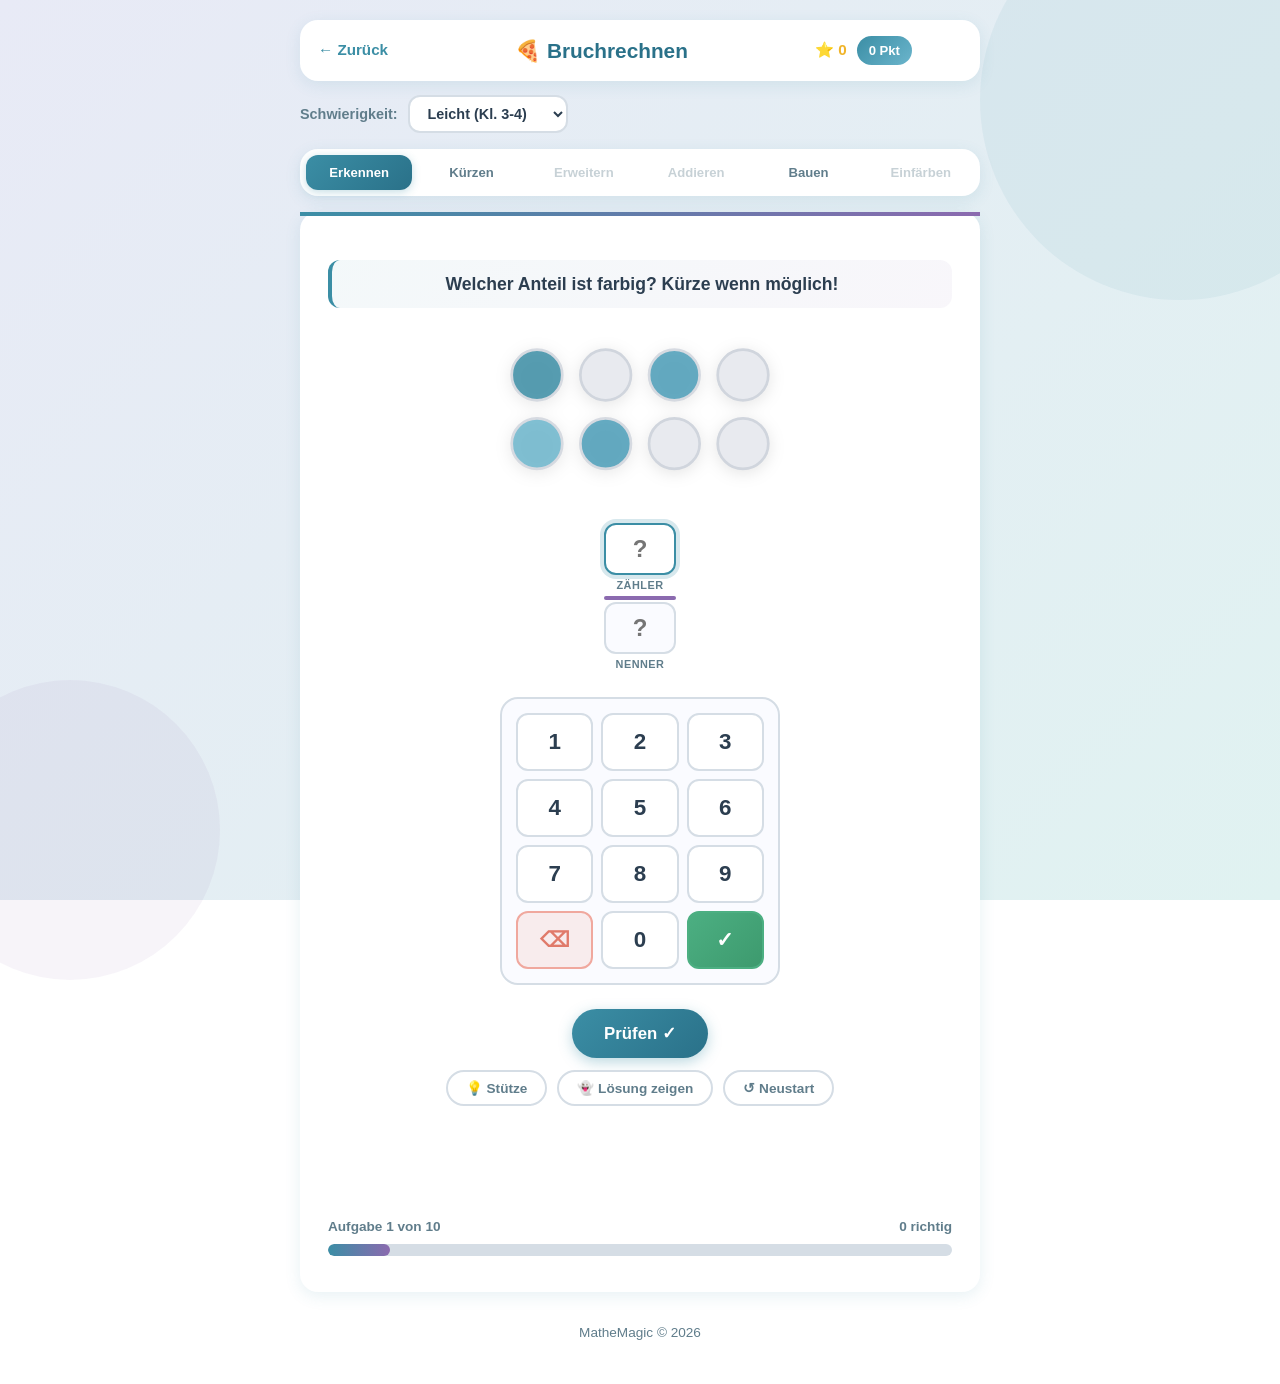
==== commit 66df767b: "Add touch-friendly numpad with auto-advance cursor - Custom on-screen numpad (1-9, 0, ⌫, ✓) replaces" ====
--- a/brueche.html
+++ b/brueche.html
@@ -77,9 +77,9 @@
                         <div class="build-answer" id="buildAnswer">
                             <span class="build-answer-label">Ergebnis =</span>
                             <div class="fraction-input">
-                                <input type="number" id="buildNum" placeholder="?" autocomplete="off">
+                                <input type="number" id="buildNum" placeholder="?" autocomplete="off" inputmode="none" readonly>
                                 <span class="fraction-line"></span>
-                                <input type="number" id="buildDen" placeholder="?" autocomplete="off">
+                                <input type="number" id="buildDen" placeholder="?" autocomplete="off" inputmode="none" readonly>
                             </div>
                         </div>
                     </div>
@@ -91,6 +91,22 @@
                         <div class="paint-grid-container" id="paintGrid"></div>
                         <div class="paint-counter" id="paintCounter">0 von 0 eingefärbt</div>
                     </div>
+                </div>
+
+                <!-- Zahlentastatur -->
+                <div class="numpad" id="numpad">
+                    <button class="numpad-key" data-val="1">1</button>
+                    <button class="numpad-key" data-val="2">2</button>
+                    <button class="numpad-key" data-val="3">3</button>
+                    <button class="numpad-key" data-val="4">4</button>
+                    <button class="numpad-key" data-val="5">5</button>
+                    <button class="numpad-key" data-val="6">6</button>
+                    <button class="numpad-key" data-val="7">7</button>
+                    <button class="numpad-key" data-val="8">8</button>
+                    <button class="numpad-key" data-val="9">9</button>
+                    <button class="numpad-key numpad-del" data-val="del">⌫</button>
+                    <button class="numpad-key" data-val="0">0</button>
+                    <button class="numpad-key numpad-ok" data-val="ok">✓</button>
                 </div>
 
                 <!-- Aktionsbuttons -->
--- a/css/style.css
+++ b/css/style.css
@@ -656,6 +656,111 @@
 }
 
 /* ========================================
+   Zahlentastatur (Numpad)
+   ======================================== */
+
+.numpad {
+    display: none;
+    grid-template-columns: repeat(3, 1fr);
+    gap: 8px;
+    max-width: 280px;
+    margin: 18px auto 6px;
+    padding: 14px;
+    background: var(--surface-warm);
+    border-radius: var(--radius);
+    border: 2px solid var(--border);
+}
+
+.numpad.active {
+    display: grid;
+    animation: fade-in 0.2s ease;
+}
+
+.numpad-key {
+    display: flex;
+    align-items: center;
+    justify-content: center;
+    padding: 14px 8px;
+    border: 2px solid var(--border);
+    border-radius: var(--radius-sm);
+    background: white;
+    color: var(--text);
+    font-size: 1.4rem;
+    font-weight: 700;
+    cursor: pointer;
+    transition: all 0.15s ease;
+    user-select: none;
+    -webkit-user-select: none;
+    -webkit-tap-highlight-color: transparent;
+    touch-action: manipulation;
+}
+
+.numpad-key:hover {
+    background: rgba(59, 142, 165, 0.06);
+    border-color: var(--primary-light);
+}
+
+.numpad-key:active {
+    transform: scale(0.93);
+    background: rgba(59, 142, 165, 0.12);
+    border-color: var(--primary);
+}
+
+.numpad-del {
+    background: var(--error-bg);
+    border-color: var(--error-light);
+    color: var(--error);
+    font-size: 1.3rem;
+}
+
+.numpad-del:hover {
+    background: rgba(224, 122, 106, 0.18);
+    border-color: var(--error);
+}
+
+.numpad-ok {
+    background: linear-gradient(135deg, var(--success), #3d9a6e);
+    border-color: var(--success);
+    color: white;
+    font-size: 1.3rem;
+}
+
+.numpad-ok:hover {
+    box-shadow: 0 2px 8px rgba(76, 175, 130, 0.3);
+}
+
+.numpad-ok:active {
+    transform: scale(0.93);
+}
+
+/* Aktives Eingabefeld Highlight */
+.numpad-active {
+    border-color: var(--primary) !important;
+    box-shadow: 0 0 0 4px rgba(59, 142, 165, 0.2) !important;
+    background: white !important;
+}
+
+/* Blinkender Unterstrich — wartet auf weitere Eingabe */
+.numpad-waiting {
+    border-bottom: 3px solid var(--primary) !important;
+    animation: blink-cursor 0.6s step-end infinite !important;
+}
+
+@keyframes blink-cursor {
+    0%, 100% { border-bottom-color: var(--primary); }
+    50% { border-bottom-color: transparent; }
+}
+
+/* Label unter Eingabefeldern */
+.fraction-input-label {
+    font-size: 0.68rem;
+    font-weight: 600;
+    color: var(--text-light);
+    text-transform: uppercase;
+    letter-spacing: 0.5px;
+}
+
+/* ========================================
    Buttons
    ======================================== */
 
@@ -1384,6 +1489,17 @@
         font-size: 0.75rem;
     }
 
+    .numpad {
+        max-width: 260px;
+        gap: 6px;
+        padding: 10px;
+    }
+
+    .numpad-key {
+        padding: 12px 6px;
+        font-size: 1.25rem;
+    }
+
     .result-stats {
         gap: 12px;
     }
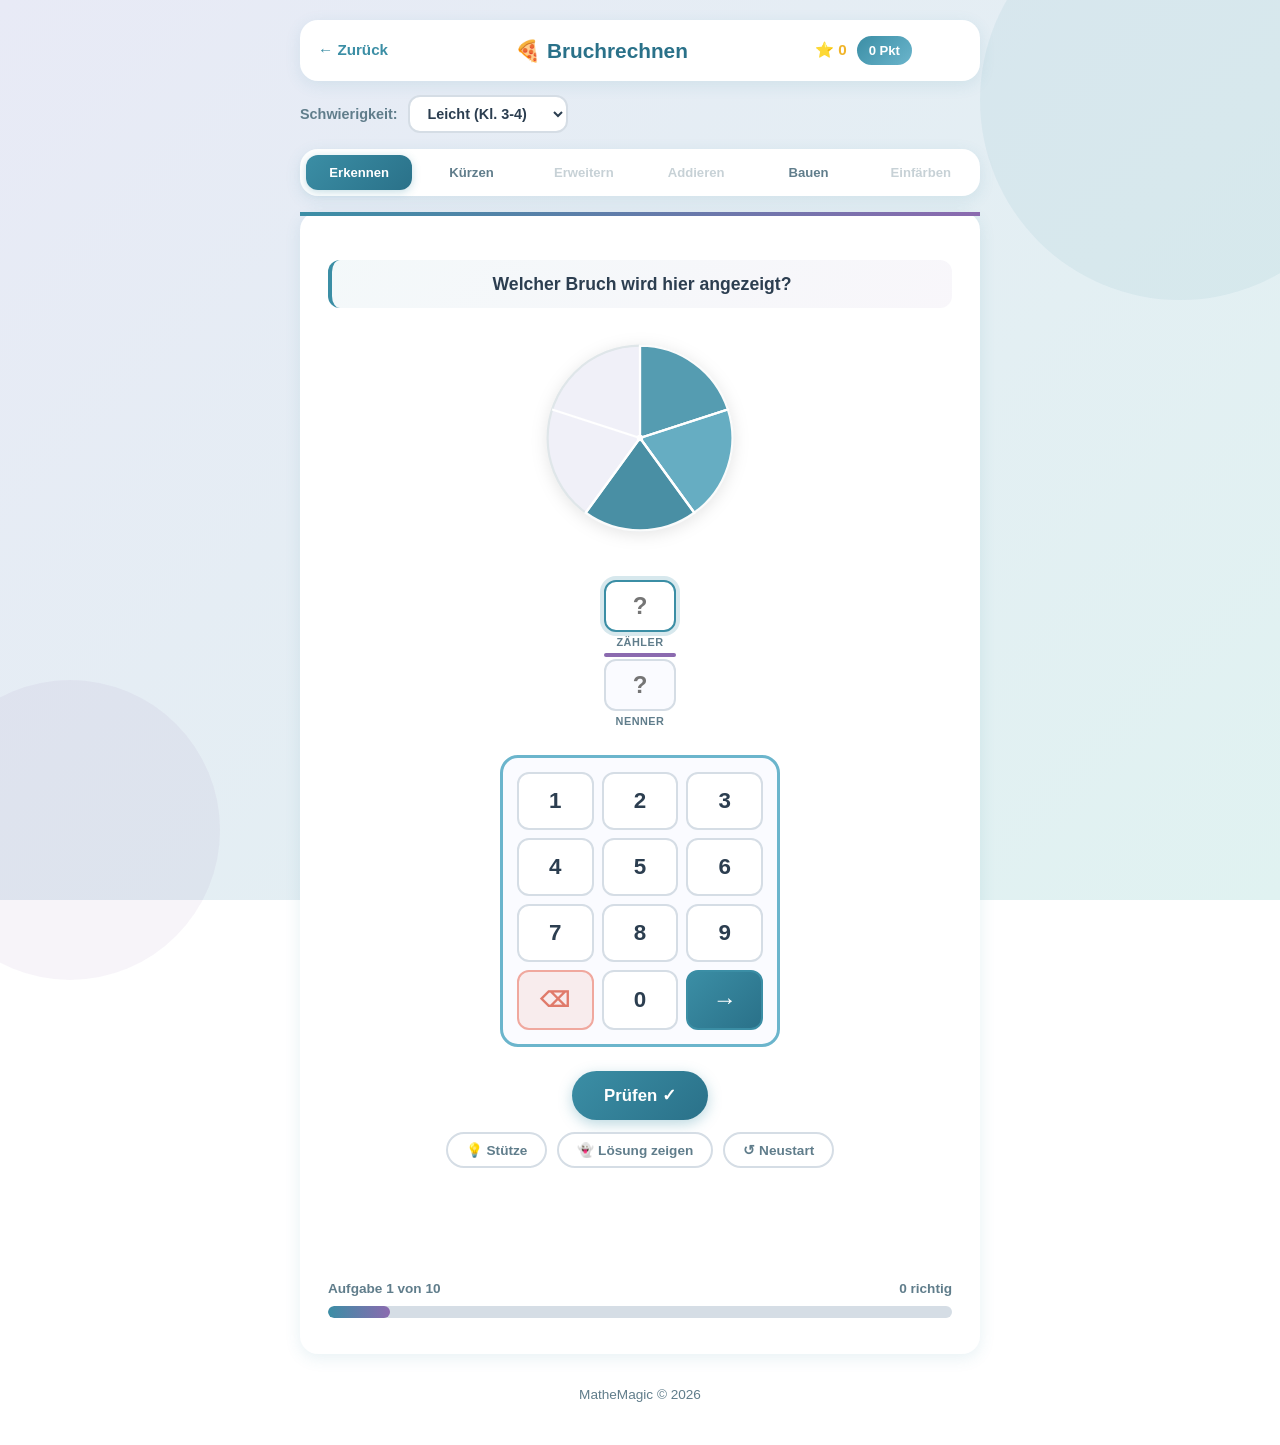
==== commit 838d1a57: "Fix mobile UX: numpad scroll, pulsing border, check button visibility - Numpad scrolls into view whe" ====
--- a/brueche.html
+++ b/brueche.html
@@ -106,7 +106,7 @@
                     <button class="numpad-key" data-val="9">9</button>
                     <button class="numpad-key numpad-del" data-val="del">⌫</button>
                     <button class="numpad-key" data-val="0">0</button>
-                    <button class="numpad-key numpad-ok" data-val="ok">✓</button>
+                    <button class="numpad-key numpad-next" data-val="ok">→</button>
                 </div>
 
                 <!-- Aktionsbuttons -->
--- a/css/style.css
+++ b/css/style.css
@@ -668,12 +668,17 @@
     padding: 14px;
     background: var(--surface-warm);
     border-radius: var(--radius);
-    border: 2px solid var(--border);
+    border: 3px solid var(--primary-light);
 }
 
 .numpad.active {
     display: grid;
-    animation: fade-in 0.2s ease;
+    animation: fade-in 0.2s ease, numpad-glow 1.5s ease-in-out infinite;
+}
+
+@keyframes numpad-glow {
+    0%, 100% { border-color: var(--primary-light); box-shadow: 0 0 0 0 rgba(59, 142, 165, 0); }
+    50% { border-color: var(--primary); box-shadow: 0 0 12px 2px rgba(59, 142, 165, 0.25); }
 }
 
 .numpad-key {
@@ -718,18 +723,18 @@
     border-color: var(--error);
 }
 
-.numpad-ok {
-    background: linear-gradient(135deg, var(--success), #3d9a6e);
-    border-color: var(--success);
+.numpad-next {
+    background: linear-gradient(135deg, var(--primary), var(--primary-dark));
+    border-color: var(--primary);
     color: white;
-    font-size: 1.3rem;
-}
-
-.numpad-ok:hover {
-    box-shadow: 0 2px 8px rgba(76, 175, 130, 0.3);
-}
-
-.numpad-ok:active {
+    font-size: 1.5rem;
+}
+
+.numpad-next:hover {
+    box-shadow: 0 2px 8px rgba(59, 142, 165, 0.3);
+}
+
+.numpad-next:active {
     transform: scale(0.93);
 }
 
@@ -799,6 +804,15 @@
     opacity: 0.5;
     cursor: not-allowed;
     transform: none;
+}
+
+.btn-pulse {
+    animation: pulse-btn 0.8s ease infinite;
+}
+
+@keyframes pulse-btn {
+    0%, 100% { transform: scale(1); box-shadow: 0 4px 14px rgba(59, 142, 165, 0.35); }
+    50% { transform: scale(1.08); box-shadow: 0 6px 24px rgba(59, 142, 165, 0.55); }
 }
 
 .btn-success {
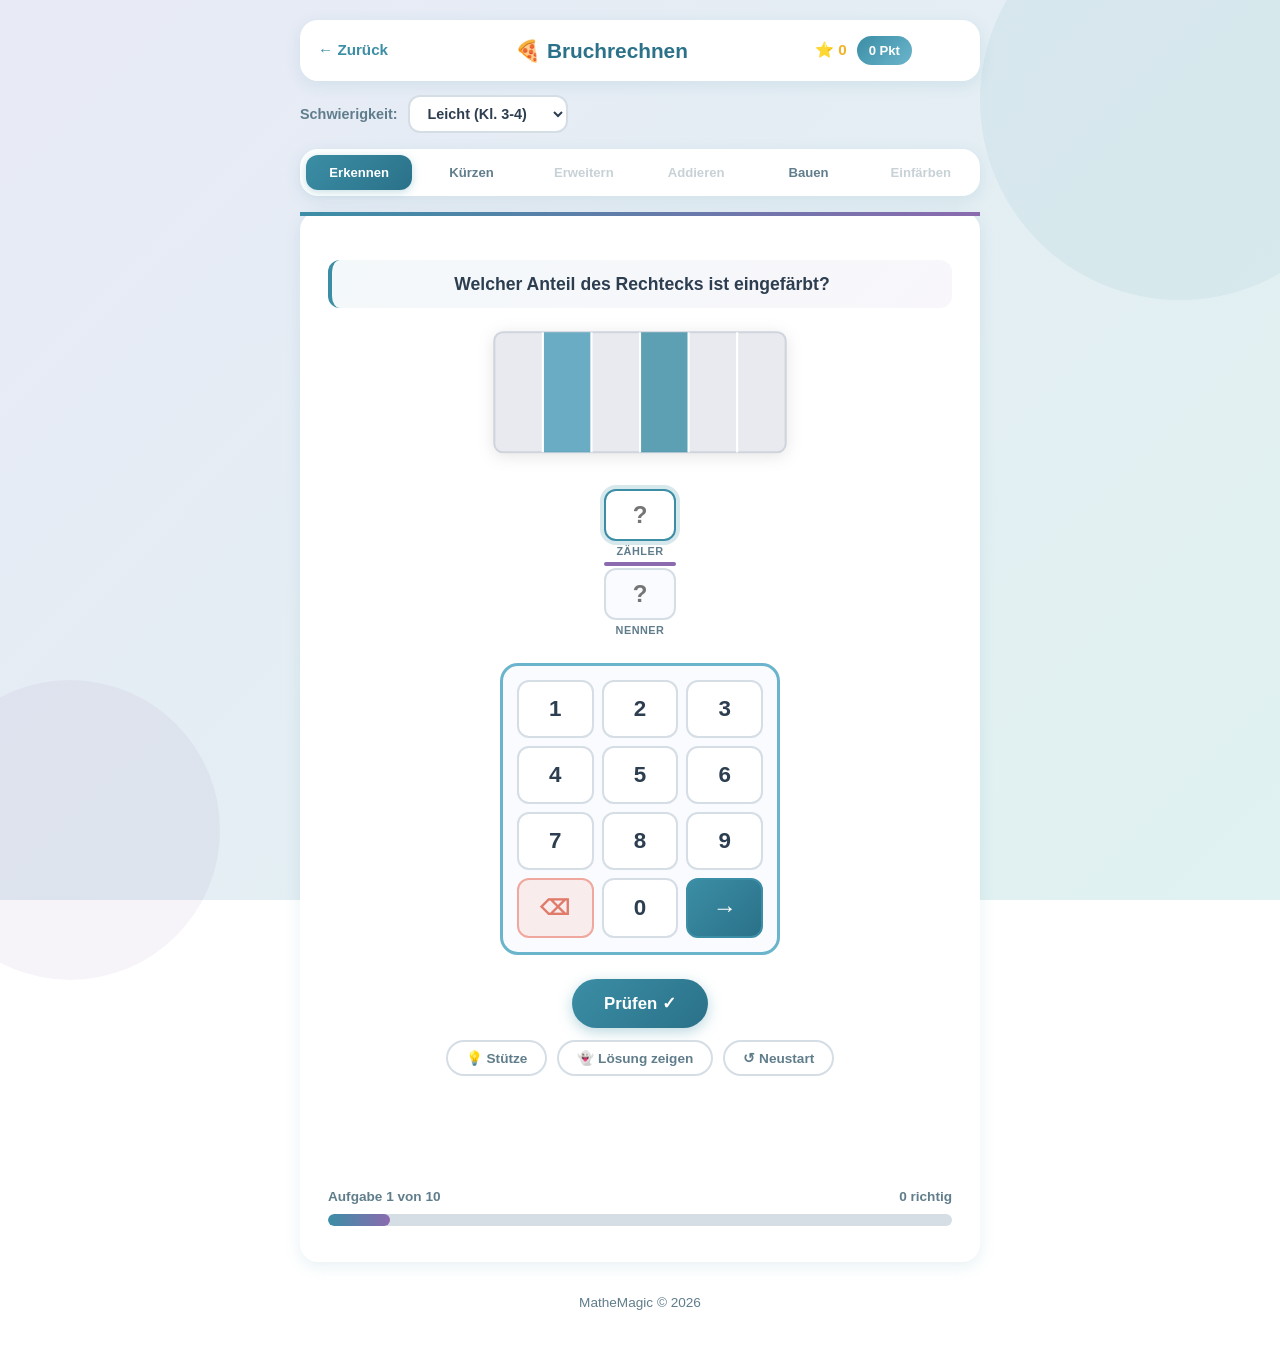
==== commit 468ff8ee: "Add cache-busting version params to CSS/JS includes Forces browsers and CDN to reload updated files " ====
--- a/brueche.html
+++ b/brueche.html
@@ -5,7 +5,7 @@
     <meta name="viewport" content="width=device-width, initial-scale=1.0">
     <title>Bruchrechnen — MatheMagic</title>
     <link rel="icon" href="assets/favicon.svg" type="image/svg+xml">
-    <link rel="stylesheet" href="css/style.css">
+    <link rel="stylesheet" href="css/style.css?v=3">
 </head>
 <body>
     <div class="container">
@@ -171,7 +171,7 @@
         </div>
     </div>
 
-    <script src="js/confetti.js"></script>
-    <script src="js/brueche.js"></script>
+    <script src="js/confetti.js?v=3"></script>
+    <script src="js/brueche.js?v=3"></script>
 </body>
 </html>
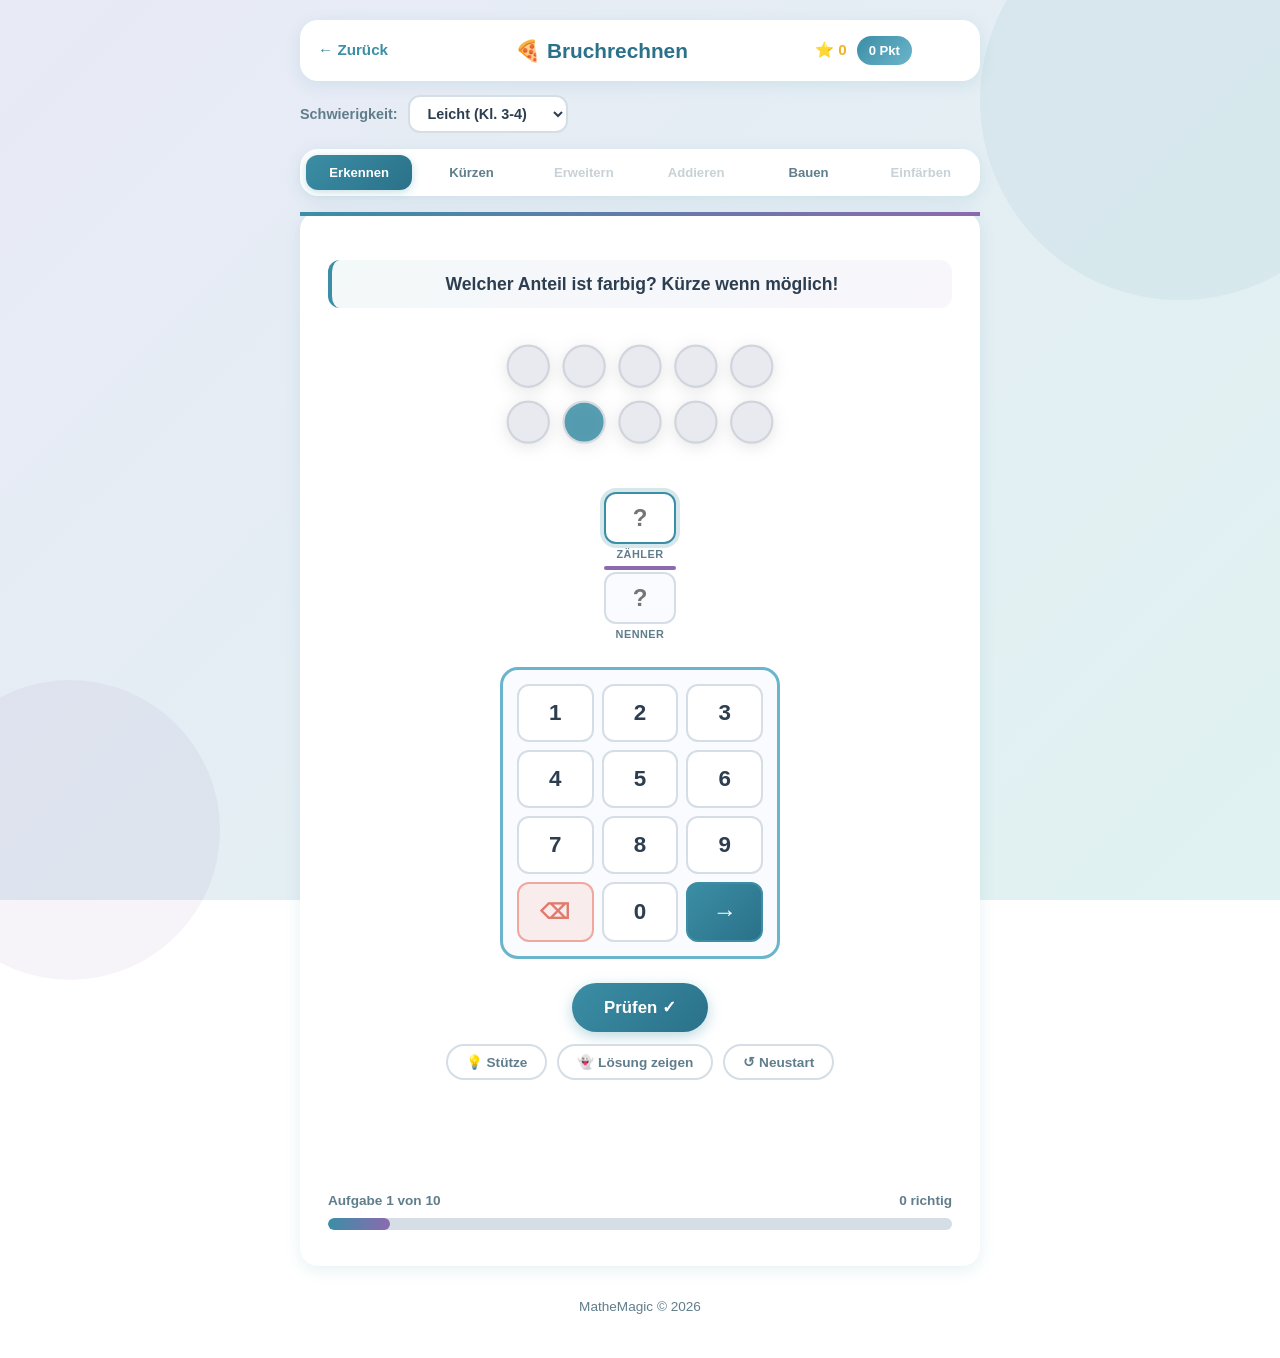
==== commit 1ee03ab2: "Bump cache-busting version to v4 Co-Authored-By: Claude Opus 4.6 <noreply@anthropic.com>" ====
--- a/brueche.html
+++ b/brueche.html
@@ -5,7 +5,7 @@
     <meta name="viewport" content="width=device-width, initial-scale=1.0">
     <title>Bruchrechnen — MatheMagic</title>
     <link rel="icon" href="assets/favicon.svg" type="image/svg+xml">
-    <link rel="stylesheet" href="css/style.css?v=3">
+    <link rel="stylesheet" href="css/style.css?v=4">
 </head>
 <body>
     <div class="container">
@@ -171,7 +171,7 @@
         </div>
     </div>
 
-    <script src="js/confetti.js?v=3"></script>
-    <script src="js/brueche.js?v=3"></script>
+    <script src="js/confetti.js?v=4"></script>
+    <script src="js/brueche.js?v=4"></script>
 </body>
 </html>
